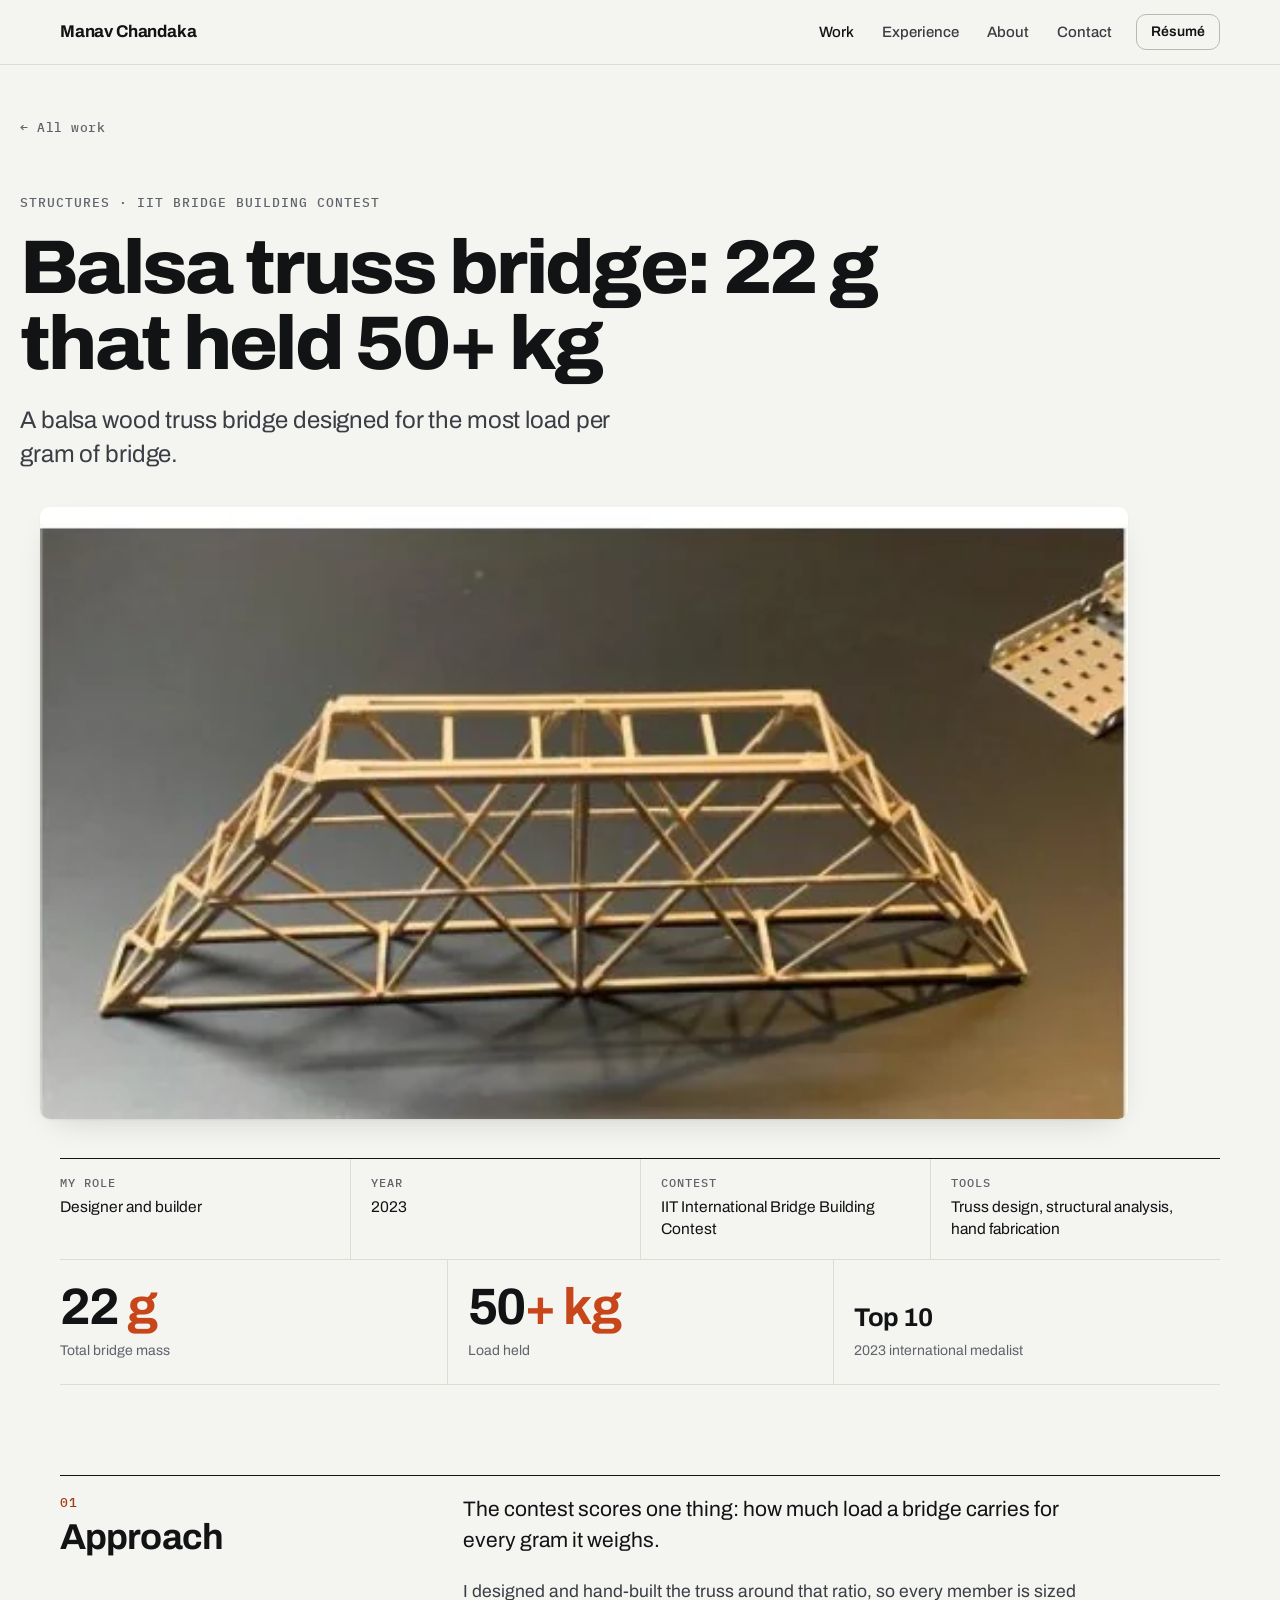
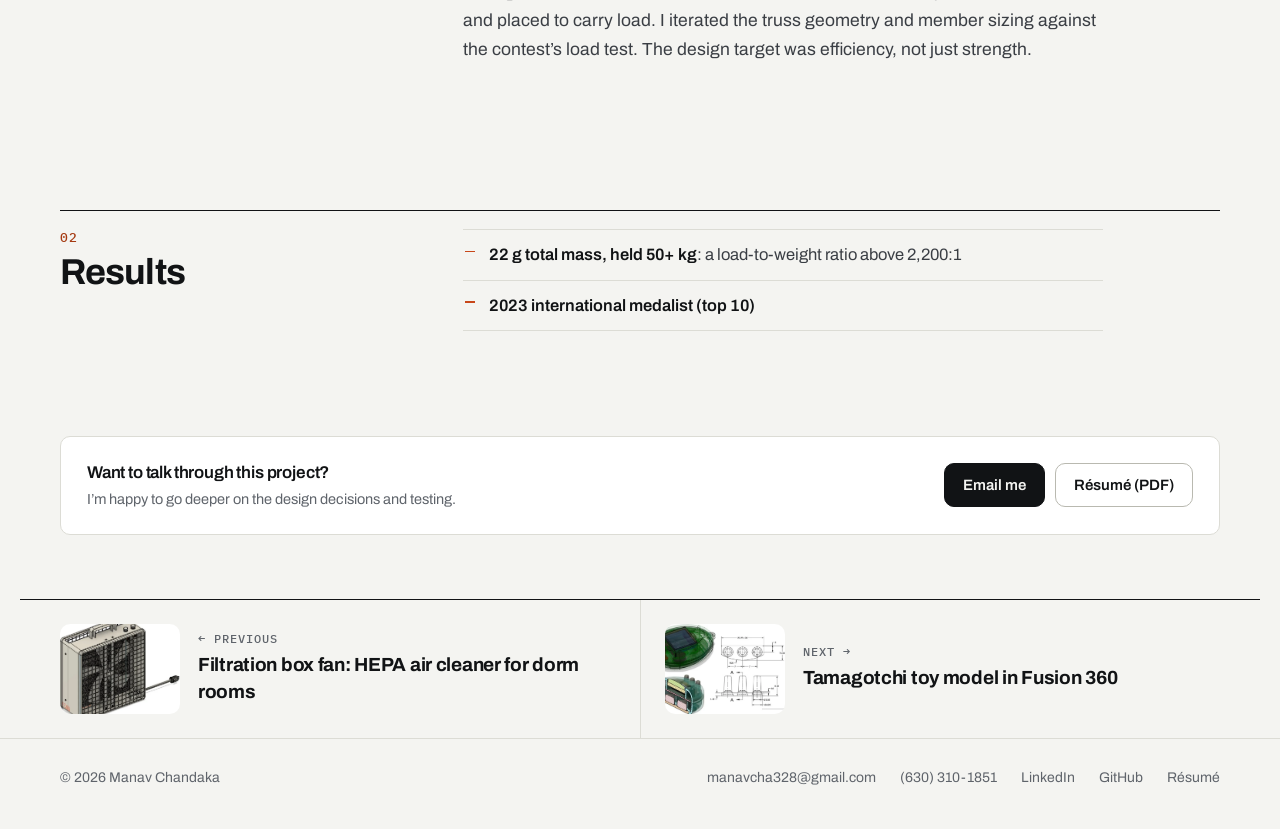
==== projects/bridge.html @ 7abd3b89 "Rebuild portfolio as visual case studies Split the single 22 MB inline page into a static site: a ho" ====
<!doctype html>
<html lang="en">
<head>
<meta charset="utf-8" />
<meta name="viewport" content="width=device-width, initial-scale=1, viewport-fit=cover" />
<title>Balsa truss bridge: 22 g that held 50+ kg · Manav Chandaka</title>
<meta name="description" content="A balsa wood truss bridge designed for the most load per gram of bridge." />
<!-- Kept out of search results by choice: anyone with the link can view the site. Remove this line to allow indexing. -->
<meta name="robots" content="noindex, nofollow" />
<link rel="canonical" href="https://manavcha328.github.io/projects/bridge.html" />
<meta property="og:type" content="website" />
<meta property="og:title" content="Balsa truss bridge: 22 g that held 50+ kg · Manav Chandaka" />
<meta property="og:description" content="A balsa wood truss bridge designed for the most load per gram of bridge." />
<meta property="og:url" content="https://manavcha328.github.io/projects/bridge.html" />
<meta property="og:image" content="https://manavcha328.github.io/assets/img/bridge.webp" />
<meta name="twitter:card" content="summary_large_image" />
<meta name="theme-color" content="#f4f4f1" media="(prefers-color-scheme: light)" />
<meta name="theme-color" content="#0e0f11" media="(prefers-color-scheme: dark)" />
<link rel="icon" href="data:image/svg+xml,%3Csvg xmlns='http://www.w3.org/2000/svg' viewBox='0 0 32 32'%3E%3Crect width='32' height='32' rx='4' fill='%23111315'/%3E%3Cpath d='M7 23V9h3l6 8 6-8h3v14h-3v-9l-6 8-6-8v9z' fill='%23f4f4f1'/%3E%3C/svg%3E" />
<link rel="preconnect" href="https://fonts.googleapis.com" />
<link rel="preconnect" href="https://fonts.gstatic.com" crossorigin />
<link rel="stylesheet" href="https://fonts.googleapis.com/css2?family=Archivo:wdth,wght@100..125,400..800&family=IBM+Plex+Mono:wght@400;500;600&display=swap" />
<link rel="stylesheet" href="../assets/css/site.css" />
</head>
<body>
<a class="skip" href="#main">Skip to content</a>
<header class="site-header">
  <div class="wrap bar">
    <a class="brand" href="../index.html"><span class="brand-name">Manav Chandaka</span></a>
    <button type="button" class="menu-btn" aria-expanded="false" aria-controls="site-nav"><span class="bars" aria-hidden="true"></span>Menu</button>
    <nav class="site-nav" id="site-nav" aria-label="Primary">
      <a href="../index.html#work" aria-current="true">Work</a>
      <a href="../index.html#experience">Experience</a>
      <a href="../index.html#about">About</a>
      <a href="../index.html#contact">Contact</a>
      <a class="btn btn-sm" href="../assets/Manav_Chandaka_Resume.pdf" target="_blank" rel="noopener">Résumé</a>
    </nav>
  </div>
</header>
<main id="main">
<article class="cs">
<header class="wrap cs-top">
  <a class="crumb" href="../index.html#work">← All work</a>
  <p class="eyebrow">Structures · IIT Bridge Building Contest</p>
  <h1 class="cs-title">Balsa truss bridge: 22 g that held 50+ kg</h1>
  <p class="cs-obj">A balsa wood truss bridge designed for the most load per gram of bridge.</p>
</header>
<div class="cs-hero">
  <figure class="m-single" style="--ar:16/9"><div class="frame"><a class="lb" href="../assets/img/bridge.webp" data-cap="Balsa wood truss bridge built for the IIT International Bridge Building Contest"><img src="../assets/img/bridge.webp" width="485" height="290" alt="Balsa wood truss bridge built for the IIT International Bridge Building Contest" fetchpriority="high" decoding="async" /></a></div></figure>
</div>
<div class="wrap">
  <dl class="cs-facts"><div><dt>My role</dt><dd>Designer and builder</dd></div><div><dt>Year</dt><dd>2023</dd></div><div><dt>Contest</dt><dd>IIT International Bridge Building Contest</dd></div><div><dt>Tools</dt><dd>Truss design, structural analysis, hand fabrication</dd></div></dl>
  <dl class="cs-results" aria-label="Key results"><div><dt>Total bridge mass</dt><dd>22<span> g</span></dd></div><div><dt>Load held</dt><dd>50<span>+ kg</span></dd></div><div><dt>2023 international medalist</dt><dd class="word">Top 10</dd></div></dl>
</div>
<section class="wrap cs-sec" id="approach" aria-labelledby="approach-h">
  <div class="cs-sec-grid">
    <div class="cs-sec-head"><span class="num">01</span><h2 id="approach-h">Approach</h2></div>
    <div class="prose"><p class="lead">The contest scores one thing: how much load a bridge carries for every gram it weighs.</p><p>I designed and hand-built the truss around that ratio, so every member is sized and placed to carry load. I iterated the truss geometry and member sizing against the contest’s load test. The design target was efficiency, not just strength.</p></div>
  </div>
  
</section>
<section class="wrap cs-sec" id="results" aria-labelledby="results-h">
  <div class="cs-sec-grid">
    <div class="cs-sec-head"><span class="num">02</span><h2 id="results-h">Results</h2></div>
    <div class="prose"><ul><li><b>22 g total mass, held 50+ kg</b>: a load-to-weight ratio above 2,200:1</li><li><b>2023 international medalist (top 10)</b></li></ul></div>
  </div>
  
</section>
<div class="wrap"><aside class="cs-cta" aria-label="Get in touch">
  <p>Want to talk through this project?<span>I’m happy to go deeper on the design decisions and testing.</span></p>
  <div><a class="btn primary" href="mailto:manavcha328@gmail.com">Email me</a><a class="btn" href="../assets/Manav_Chandaka_Resume.pdf" target="_blank" rel="noopener">Résumé (PDF)</a></div>
</aside></div>
<nav class="wrap cs-next" aria-label="More projects"><div class="cs-next-grid"><a href="filtration-fan.html"><span class="thumb"><img src="../assets/img/fan-render.webp" width="570" height="485" alt="Fusion 360 render of the filtration box fan, a box fan with a disposable HEPA filter behind the front grille" class="contain" loading="lazy" decoding="async" /></span><span><span class="dir">← Previous</span><span class="ttl">Filtration box fan: HEPA air cleaner for dorm rooms</span></span></a><a href="tamagotchi.html"><span class="thumb"><img src="../assets/img/tamagotchi.webp" width="1135" height="465" alt="Tamagotchi toy model in Fusion 360, exploded assembly, translucent shell render, and part drawings" class="contain" loading="lazy" decoding="async" /></span><span><span class="dir">Next →</span><span class="ttl">Tamagotchi toy model in Fusion 360</span></span></a></div></nav>
</article>
</main>
<footer class="site-footer">
  <div class="wrap foot">
    <span>© 2026 Manav Chandaka</span>
    <span class="sp"></span>
    <a href="mailto:manavcha328@gmail.com">manavcha328@gmail.com</a>
    <a href="tel:+16303101851">(630) 310-1851</a>
    <a href="https://www.linkedin.com/in/manavchandaka/" target="_blank" rel="noopener">LinkedIn</a>
    <a href="https://github.com/SIGRobotics-UIUC/LeKiwi" target="_blank" rel="noopener nofollow">GitHub</a>
    <a href="../assets/Manav_Chandaka_Resume.pdf" target="_blank" rel="noopener">Résumé</a>
  </div>
</footer>
<dialog class="lightbox" id="lightbox" aria-label="Image viewer">
  <div class="lb-stage">
    <div class="lb-top"><span class="lb-count"></span><button type="button" class="lb-btn lb-close" aria-label="Close viewer"><svg viewBox="0 0 24 24" fill="none" stroke="currentColor" stroke-width="2" aria-hidden="true"><path d="M6 6l12 12M18 6L6 18"/></svg></button></div>
    <div class="lb-img-wrap">
      <button type="button" class="lb-btn lb-prev" aria-label="Previous image"><svg viewBox="0 0 24 24" fill="none" stroke="currentColor" stroke-width="2" aria-hidden="true"><path d="M15 5l-7 7 7 7"/></svg></button>
      <img alt="" />
      <button type="button" class="lb-btn lb-next" aria-label="Next image"><svg viewBox="0 0 24 24" fill="none" stroke="currentColor" stroke-width="2" aria-hidden="true"><path d="M9 5l7 7-7 7"/></svg></button>
    </div>
    <p class="lb-cap"></p>
  </div>
</dialog>
<script src="../assets/js/site.js" defer></script>
</body>
</html>
---- assets/css/site.css ----
/* ==========================================================================
   Manav Chandaka · portfolio
   One stylesheet for the homepage and every case-study page.
   ========================================================================== */

:root{
  color-scheme: light dark;
  --bg:#f4f4f1; --surface:#ffffff; --surface-2:#ebebe6;
  --ink:#111315; --ink-2:#3a3e44; --muted:#5f646b;
  --line:#dcdcd5; --line-strong:#b9b9b0;
  --accent:#c8471a; --accent-ink:#a53a12;
  /* Engineering images (CAD, drawings, plots) always sit on the same light
     "paper" in both themes, so white-background renders never look like
     stray white boxes. */
  --paper:#ffffff; --paper-line:#e4e4de;
  --plate:#131518; --plate-ink:#f2f2ee; --plate-muted:#a3a8ae;
  --max:1240px; --gutter:clamp(16px,4vw,40px);
  --sans:"Archivo",system-ui,-apple-system,"Segoe UI",sans-serif;
  --mono:"IBM Plex Mono",ui-monospace,"SFMono-Regular",Menlo,monospace;
  --ease:cubic-bezier(.2,.7,.2,1);
  --r:10px; --shadow:0 1px 2px rgba(17,19,21,.05), 0 12px 32px -16px rgba(17,19,21,.22);
}
@media (prefers-color-scheme: dark){
  :root{
    --bg:#0e0f11; --surface:#16181b; --surface-2:#1d2024;
    --ink:#ecece8; --ink-2:#c3c6cb; --muted:#9298a0;
    --line:#26292e; --line-strong:#3b3f46;
    --accent:#ff7a45; --accent-ink:#ff9466;
    --paper:#f4f4f1; --paper-line:#2c2f34;
    --plate:#16181b; --plate-ink:#ecece8; --plate-muted:#9298a0;
  }
}

*,*::before,*::after{box-sizing:border-box}
html{-webkit-text-size-adjust:100%; scroll-padding-top:76px}
@media (prefers-reduced-motion: no-preference){ html{scroll-behavior:smooth} }
body{
  margin:0; background:var(--bg); color:var(--ink);
  font-family:var(--sans); font-size:17px; line-height:1.6;
  -webkit-font-smoothing:antialiased; text-rendering:optimizeLegibility;
}
img,video{display:block; max-width:100%}
a{color:inherit}
p{margin:0 0 1em}
h1,h2,h3,h4{margin:0; font-weight:700; letter-spacing:-.02em; line-height:1.1}
::selection{background:color-mix(in srgb, var(--accent) 22%, transparent)}
:focus-visible{outline:2px solid var(--accent); outline-offset:3px; border-radius:2px}
.mono{font-family:var(--mono)}
.wrap{max-width:var(--max); margin:0 auto; padding:0 var(--gutter)}
.vh{position:absolute!important; width:1px; height:1px; overflow:hidden; clip:rect(0 0 0 0); white-space:nowrap}

.eyebrow{
  font-family:var(--mono); font-size:12.5px; font-weight:500; letter-spacing:.08em;
  text-transform:uppercase; color:var(--muted); margin:0 0 18px;
}
.eyebrow b{color:var(--accent-ink); font-weight:600}

/* ---------- buttons & links ---------- */
.btn{
  display:inline-flex; align-items:center; gap:9px; min-height:44px;
  padding:10px 18px; border:1px solid var(--line-strong); border-radius:var(--r);
  background:transparent; color:var(--ink); text-decoration:none;
  font:600 15px/1 var(--sans); cursor:pointer;
  transition:border-color .2s, background-color .2s, color .2s;
}
.btn:hover{border-color:var(--ink)}
.btn.primary{background:var(--ink); border-color:var(--ink); color:var(--bg)}
.btn.primary:hover{background:var(--accent-ink); border-color:var(--accent-ink); color:#fff}
.btn svg{width:16px; height:16px; flex:none}
.btn-sm{min-height:36px; padding:8px 14px; font-size:14px}
.arrow-link{
  display:inline-flex; align-items:center; gap:8px; font-weight:600; font-size:15px;
  text-decoration:none; color:var(--ink);
}
.arrow-link .ar{transition:transform .3s var(--ease)}
.arrow-link:hover .ar{transform:translateX(4px)}
.arrow-link:hover{color:var(--accent-ink)}
.ext{text-decoration:underline; text-decoration-color:var(--line-strong); text-underline-offset:4px; text-decoration-thickness:1px}
.ext:hover{text-decoration-color:var(--accent); color:var(--accent-ink)}

/* ---------- header ---------- */
.skip{
  position:absolute; left:16px; top:-80px; z-index:200; background:var(--ink); color:var(--bg);
  padding:10px 16px; border-radius:var(--r); font-weight:600; text-decoration:none;
}
.skip:focus{top:12px}
.site-header{
  position:sticky; top:0; z-index:100;
  background:color-mix(in srgb, var(--bg) 90%, transparent);
  -webkit-backdrop-filter:saturate(1.4) blur(10px); backdrop-filter:saturate(1.4) blur(10px);
  border-bottom:1px solid var(--line);
}
.bar{display:flex; align-items:center; gap:24px; min-height:64px}
.brand{display:flex; flex-direction:column; text-decoration:none; line-height:1.15}
.brand-name{font-weight:700; font-size:17px; letter-spacing:-.01em}
.site-nav{margin-left:auto; display:flex; align-items:center; gap:4px}
.site-nav a:not(.btn){
  text-decoration:none; font-size:15px; font-weight:500; color:var(--ink-2);
  padding:8px 12px; border-radius:var(--r);
}
.site-nav a:not(.btn):hover{color:var(--ink); background:var(--surface-2)}
.site-nav a[aria-current]{color:var(--ink)}
.site-nav .btn{margin-left:8px}
.menu-btn{display:none}
@media (max-width: 760px){
  .menu-btn{
    display:inline-flex; margin-left:auto; align-items:center; gap:8px; min-height:40px;
    padding:8px 12px; border:1px solid var(--line-strong); border-radius:var(--r);
    background:transparent; color:var(--ink); font:600 14px var(--sans); cursor:pointer;
  }
  .menu-btn .bars{width:16px; height:10px; position:relative; border-top:2px solid currentColor; border-bottom:2px solid currentColor}
  .site-nav{
    display:none; position:absolute; left:0; right:0; top:100%;
    flex-direction:column; align-items:stretch; gap:0; padding:8px var(--gutter) 16px;
    background:var(--bg); border-bottom:1px solid var(--line);
  }
  .site-nav.open{display:flex}
  .site-nav a:not(.btn){padding:12px 4px; border-bottom:1px solid var(--line); border-radius:0}
  .site-nav .btn{margin:14px 0 0; justify-content:center}
}

/* ---------- hero: photo + name beside About, slideshow below ---------- */
.hero{padding:clamp(36px,5vw,64px) 0 0}
.hero-grid{display:grid; grid-template-columns:minmax(0,6fr) minmax(0,6fr); gap:clamp(28px,5vw,72px); align-items:start}
.pfp-lg{width:112px; height:112px; border-radius:50%; object-fit:cover; box-shadow:0 0 0 1px var(--line-strong)}
.hero-name{font-size:clamp(44px,5.6vw,72px); font-weight:800; letter-spacing:-.035em; line-height:.98; margin:22px 0 26px}
.hero-actions{display:flex; flex-wrap:wrap; gap:10px; margin-bottom:22px}
.facts{display:flex; flex-wrap:wrap; gap:6px 22px; margin:0; font-size:14.5px; color:var(--muted)}
.facts b{color:var(--ink); font-weight:600}
.hero-about{padding-top:6px}
.hero-about h2{font-size:22px; letter-spacing:-.015em; padding-bottom:12px; margin-bottom:14px; border-bottom:1px solid var(--line)}
.hero-about p{color:var(--ink-2); font-size:16.5px; max-width:62ch}
.hero-about .updated{font:400 13px var(--mono); color:var(--muted)}
.hero-show{margin:clamp(32px,4vw,48px) 0 0}
.show-frame{position:relative; aspect-ratio:16/9; max-height:76vh; width:100%; overflow:hidden; border-radius:var(--r); background:var(--paper)}
.slide{position:absolute; inset:0; display:block; text-decoration:none; color:#fff; opacity:0; visibility:hidden; transition:opacity .7s ease, visibility 0s linear .7s}
.slide.on{opacity:1; visibility:visible; transition:opacity .7s ease}
.slide img{width:100%; height:100%; object-fit:cover}
.slide img{position:relative}
.slide img.contain{object-fit:contain; padding:3% 0 72px}
.slide-bg{position:absolute; inset:-40px; background:center/cover no-repeat; filter:blur(36px) saturate(1.1) brightness(.92); opacity:.9}
.show-frame{box-shadow:var(--shadow)}
.slide-cap{position:absolute; left:0; right:0; bottom:0; padding:48px 22px 18px; background:linear-gradient(to top, rgba(10,11,13,.8), rgba(10,11,13,0))}
.slide-cap .t{display:block; font-weight:700; font-size:clamp(17px,1.6vw,21px); letter-spacing:-.01em; line-height:1.2}
.slide-cap .s{display:block; font-size:13.5px; color:#d3d7dc; margin-top:3px}
.show-arrow{position:absolute; top:50%; transform:translateY(-50%); z-index:3; width:44px; height:44px; border-radius:50%;
  border:1px solid rgba(255,255,255,.35); background:rgba(10,11,13,.5); color:#fff; display:grid; place-items:center; cursor:pointer}
.show-arrow:hover{background:rgba(10,11,13,.85)}
.show-arrow svg{width:20px; height:20px}
.show-arrow.prev{left:12px} .show-arrow.next{right:12px}
.show-dots{display:flex; gap:8px; justify-content:center; margin-top:14px}
.show-dots button{width:9px; height:9px; padding:0; border-radius:50%; border:1px solid var(--line-strong); background:transparent; cursor:pointer}
.show-dots button[aria-pressed="true"]{background:var(--accent); border-color:var(--accent)}

/* ---------- section headings: a rule and a plain title ---------- */
.section{padding:clamp(56px,7vw,96px) 0 0}
.sec-head{border-top:1px solid var(--ink); padding-top:16px; margin-bottom:clamp(20px,3vw,32px)}
.sec-head h2{font-size:clamp(24px,2.4vw,30px); letter-spacing:-.02em}

/* ---------- featured projects (editorial rows) ---------- */
.features{display:flex; flex-direction:column}
.feature + .feature{border-top:1px solid var(--line)}
.feature-link{
  display:grid; grid-template-columns:minmax(0,7fr) minmax(0,5fr); gap:clamp(24px,4vw,56px);
  align-items:center; padding:clamp(24px,3vw,40px) 0; text-decoration:none; color:inherit;
}
.feature.flip .feature-media{order:2}
.feature-media{position:relative; aspect-ratio:4/3; overflow:hidden; border-radius:var(--r); background:var(--paper); box-shadow:var(--shadow); transition:box-shadow .4s var(--ease), transform .4s var(--ease)}
.feature-link:hover .feature-media{transform:translateY(-3px); box-shadow:0 2px 4px rgba(17,19,21,.06), 0 22px 44px -18px rgba(17,19,21,.32)}
.feature-media > img, .feature-media .split > *{transition:transform .9s var(--ease)}
.feature-media > img{width:100%; height:100%; object-fit:cover}
.feature-link:hover .feature-media > img,
.feature-link:hover .feature-media .split > *{transform:scale(1.03)}
.split{display:grid; height:100%; gap:6px; background:var(--paper)}
.split > *{width:100%; height:100%; object-fit:cover; min-height:0}
.split.v{grid-template-columns:2fr 3fr}
.split.v-even{grid-template-columns:1fr 1fr}
.split.photo-clip{grid-template-columns:3fr 2fr}
.split.cad-hw{grid-template-columns:1fr 1fr; background:#c2c7d1}
.split.cad-hw video:last-child{scale:-1 1}
.split.cad-hw video:first-child{object-fit:cover; object-position:49% 50%; background:#c2c7d1}
.split .contain{object-fit:contain; background:var(--paper)}
.video-fill{background:#111; display:flex; justify-content:center}
.video-fill .vf-bg{position:absolute; inset:-30px; background:center/cover no-repeat; filter:blur(28px) brightness(.55)}
.video-fill video{position:relative; height:100%; width:auto; max-width:100%; box-shadow:0 0 40px rgba(0,0,0,.35)}
.badge{
  position:absolute; z-index:2; left:12px; top:12px;
  font:500 11px/1 var(--mono); letter-spacing:.08em; text-transform:uppercase;
  background:rgba(12,13,15,.78); color:#fff; padding:6px 8px; border-radius:2px;
}
.badge.live::before{content:""; display:inline-block; width:6px; height:6px; border-radius:50%; background:#ff5a36; margin-right:7px; vertical-align:1px}
.feature-idx{font:500 12.5px var(--mono); letter-spacing:.08em; text-transform:uppercase; color:var(--muted); margin:0 0 14px; display:flex; gap:12px}
.feature-idx b{color:var(--accent-ink); font-weight:600}
.feature-title{font-size:clamp(28px,3.2vw,40px); letter-spacing:-.03em; line-height:1.05; transition:color .2s}
.feature-link:hover .feature-title{color:var(--accent-ink)}
.feature-obj{color:var(--ink-2); margin:16px 0 22px; font-size:17px; max-width:44ch}
.metrics{display:grid; grid-template-columns:repeat(3,minmax(0,1fr)); gap:0; margin:0 0 22px; border-top:1px solid var(--line)}
.metrics > div{display:flex; flex-direction:column-reverse; gap:4px; padding:14px 12px 0 0}
.metrics > div + div{padding-left:14px; border-left:1px solid var(--line)}
.metrics dd{margin:0; font-size:clamp(22px,2.2vw,28px); font-weight:700; letter-spacing:-.025em; line-height:1}
.metrics dt{font-size:13px; color:var(--muted); line-height:1.35}
.feature-role{font:400 13px/1.5 var(--mono); color:var(--muted); margin:0 0 6px}
.feature-tools{font-size:14px; line-height:1.5; color:var(--ink-2); margin:0 0 22px}
.feature-cta{display:inline-flex; gap:8px; align-items:center; font-weight:600; font-size:15px; border-bottom:1px solid var(--ink); padding-bottom:3px}
.feature-cta .ar{transition:transform .3s var(--ease)}
.feature-link:hover .feature-cta .ar{transform:translateX(5px)}
.feature-link:hover .feature-cta{border-color:var(--accent); color:var(--accent-ink)}

/* ---------- secondary projects ---------- */
.cards{display:grid; grid-template-columns:repeat(6,minmax(0,1fr)); gap:clamp(28px,3vw,40px) clamp(16px,2vw,28px)}
.card{grid-column:span 2}
.card:nth-child(-n+2){grid-column:span 3}
.card:nth-child(-n+2) .card-media{aspect-ratio:16/10}
.card{display:flex; flex-direction:column; text-decoration:none; color:inherit}
.card-media{aspect-ratio:4/3; overflow:hidden; border-radius:var(--r); background:var(--paper); margin-bottom:18px; box-shadow:var(--shadow); transition:transform .4s var(--ease)}
.card:hover .card-media{transform:translateY(-3px)}
.card-media img{width:100%; height:100%; object-fit:cover; transition:transform .8s var(--ease)}
.card-media img.contain{object-fit:contain; padding:7%}
.card:hover .card-media img{transform:scale(1.04)}
.card-kicker{font:500 12px var(--mono); letter-spacing:.07em; text-transform:uppercase; color:var(--muted); margin:0 0 8px}
.card-title{font-size:21px; letter-spacing:-.02em; line-height:1.2; margin:0 0 8px; transition:color .2s}
.card:hover .card-title{color:var(--accent-ink)}
.card-desc{color:var(--ink-2); font-size:15.5px; line-height:1.55; margin:0 0 12px}
.card-stat{margin-top:auto; font:500 13px var(--mono); color:var(--ink); padding-top:12px; border-top:1px solid var(--line)}
.card-stat b{color:var(--accent-ink); font-weight:600}

/* ---------- bench: equal cards floating at staggered heights ---------- */
.float-field{display:grid; grid-template-columns:repeat(6,minmax(0,1fr)); gap:clamp(16px,2vw,28px); align-items:start; padding:8px 0 64px}
.float-item{margin:0; transform:translateY(var(--y,0px))}
.float-item:nth-child(6n+1){--y:0px;  --d:7.5s}
.float-item:nth-child(6n+2){--y:56px; --d:8.5s}
.float-item:nth-child(6n+3){--y:18px; --d:7s}
.float-item:nth-child(6n+4){--y:68px; --d:9s}
.float-item:nth-child(6n+5){--y:8px;  --d:8s}
.float-item:nth-child(6n+6){--y:44px; --d:7.8s}
.float-card{display:block; aspect-ratio:3/4; overflow:hidden; border-radius:18px; background:var(--paper);
  box-shadow:0 1px 2px rgba(17,19,21,.06), 0 18px 36px -18px rgba(17,19,21,.35);
  transition:transform .45s var(--ease), box-shadow .45s var(--ease)}
.float-card img{width:100%; height:100%; object-fit:cover; transition:transform .9s var(--ease)}
.float-card:hover{transform:translateY(-8px) scale(1.02); box-shadow:0 2px 4px rgba(17,19,21,.08), 0 28px 48px -20px rgba(17,19,21,.45)}
.float-card:hover img{transform:scale(1.06)}
.float-item figcaption{margin-top:12px; padding:0 4px; font-size:13.5px; line-height:1.4; color:var(--ink-2)}
@media (prefers-reduced-motion: no-preference){
  @keyframes drift{0%,100%{translate:0 0} 50%{translate:0 -10px}}
  .float-card{animation:drift var(--d,8s) ease-in-out infinite; animation-delay:calc(var(--i,0) * -1.3s)}
}

/* ---------- experience: sticky title beside a timeline ---------- */
.xp-wrap{position:relative; display:grid; grid-template-columns:minmax(0,4fr) minmax(0,8fr); gap:24px; padding-top:16px}
.xp-wrap::before{content:""; position:absolute; top:0; left:var(--gutter); right:var(--gutter); height:1px; background:var(--ink)}
.xp-side{position:sticky; top:96px; align-self:start; display:flex; flex-direction:column; align-items:flex-start; gap:18px}
.xp-side h2{font-size:clamp(24px,2.4vw,30px); letter-spacing:-.02em}
.timeline{list-style:none; margin:0; padding:0; position:relative}
.timeline::before{content:""; position:absolute; left:5px; top:10px; bottom:10px; width:1px; background:var(--line-strong)}
.tl-item{position:relative; padding:0 0 34px 34px}
.tl-item:last-child{padding-bottom:0}
.tl-item::before{content:""; position:absolute; left:0; top:6px; width:11px; height:11px; border-radius:50%; background:var(--bg); border:2px solid var(--accent)}
.tl-when{font:500 12.5px var(--mono); letter-spacing:.04em; color:var(--muted); margin:0 0 6px}
.tl-item h3{font-size:19px; letter-spacing:-.015em; line-height:1.3}
.tl-org{margin:2px 0 8px; font-size:15px; color:var(--muted); font-weight:500}
.tl-text{margin:0; font-size:15.5px; line-height:1.6; color:var(--ink-2); max-width:62ch}
.tl-link{display:inline-flex; gap:6px; margin-top:10px; font-size:14px; font-weight:600; text-decoration:none; color:var(--ink)}
.tl-link .ar{transition:transform .3s var(--ease)}
.tl-link:hover{color:var(--accent-ink)}
.tl-link:hover .ar{transform:translateX(4px)}
.skills-panel{display:grid; grid-template-columns:repeat(3,minmax(0,1fr)); margin-top:clamp(48px,6vw,72px); border:1px solid var(--line); border-radius:16px; background:var(--surface)}
.skills-panel > div{padding:24px 26px}
.skills-panel > div + div{border-left:1px solid var(--line)}
.skills-panel h3{font:500 12px var(--mono); letter-spacing:.08em; text-transform:uppercase; color:var(--accent-ink); margin:0 0 10px}
.skills-panel p{margin:0; font-size:15px; line-height:1.75; color:var(--ink-2)}

/* ---------- contact: closing band with one row per channel ---------- */
.contact{margin-top:clamp(72px,9vw,120px); background:var(--plate); color:var(--plate-ink); padding:clamp(56px,7vw,96px) 0}
.contact-grid{display:grid; grid-template-columns:minmax(0,5fr) minmax(0,7fr); gap:clamp(28px,5vw,72px); align-items:start}
.contact-title{font-size:clamp(34px,4vw,52px); letter-spacing:-.03em; color:var(--plate-ink)}
.contact p.lead{color:var(--plate-muted); max-width:40ch; margin:16px 0 0; font-size:17px}
.c-rows{border-top:1px solid color-mix(in srgb, var(--plate-ink) 22%, transparent)}
.c-row{display:grid; grid-template-columns:110px 1fr auto; align-items:center; gap:16px; padding:18px 4px;
  border-bottom:1px solid color-mix(in srgb, var(--plate-ink) 22%, transparent); text-decoration:none; color:var(--plate-ink); transition:background-color .2s, padding .3s var(--ease)}
.c-row:hover{background:color-mix(in srgb, var(--plate-ink) 6%, transparent); padding-left:12px}
.c-k{font:500 12px var(--mono); letter-spacing:.08em; text-transform:uppercase; color:var(--plate-muted)}
.c-v{font-size:clamp(17px,1.6vw,20px); font-weight:600; letter-spacing:-.01em; overflow-wrap:anywhere}
.c-row .ar{color:var(--plate-muted); transition:transform .3s var(--ease), color .2s}
.c-row:hover .ar{transform:translateX(4px); color:var(--accent)}

/* ---------- case-study clip pairs ---------- */
.m-clips .grid{display:grid; grid-template-columns:repeat(var(--n,2),minmax(0,1fr)); gap:14px; max-width:720px}
.m-clips video{width:100%; height:auto; display:block}
.m-clips .gcap{font-size:13.5px; color:var(--ink-2); margin:8px 0 0}

.site-footer{padding:28px 0 40px; font-size:14px; color:var(--muted); border-top:1px solid var(--line)}
body[data-home] .site-footer{background:var(--plate); color:var(--plate-muted); border-top:1px solid color-mix(in srgb, var(--plate-ink) 14%, transparent)}
.foot{display:flex; flex-wrap:wrap; gap:10px 24px; align-items:center}
.foot .sp{flex:1}
.foot a{color:inherit; text-decoration:none}
.foot a:hover{color:var(--accent)}

/* ==========================================================================
   Case-study pages
   ========================================================================== */
.cs-top{padding:clamp(28px,4vw,48px) 0 clamp(24px,3vw,36px)}
.crumb{display:inline-flex; gap:8px; font:500 13px var(--mono); letter-spacing:.04em; color:var(--muted); text-decoration:none; margin-bottom:clamp(28px,5vw,56px)}
.crumb:hover{color:var(--accent-ink)}
.cs-title{font-size:clamp(38px,6vw,76px); font-weight:800; letter-spacing:-.035em; line-height:1; max-width:18ch; font-stretch:104%}
.cs-obj{font-size:clamp(19px,2vw,24px); line-height:1.4; color:var(--ink-2); max-width:44ch; margin:22px 0 0; letter-spacing:-.005em}
.cs-hero{max-width:calc(var(--max) + 160px); margin:0 auto; padding:0 var(--gutter)}
.cs-hero figure{margin:0}
.cs-hero .frame{max-height:min(68vh,720px); box-shadow:var(--shadow)}
.cs-hero.portrait .frame{aspect-ratio:16/9}
.cs-facts{
  display:grid; grid-template-columns:repeat(4,minmax(0,1fr)); gap:0; margin:clamp(32px,4vw,48px) 0 0;
  border-top:1px solid var(--ink);
}
.cs-facts > div{padding:16px 20px 18px 0}
.cs-facts > div + div{padding-left:20px; border-left:1px solid var(--line)}
.cs-facts dt{font:500 11.5px var(--mono); letter-spacing:.08em; text-transform:uppercase; color:var(--muted); margin-bottom:6px}
.cs-facts dd{margin:0; font-size:15.5px; line-height:1.45; color:var(--ink)}
.cs-results{
  display:grid; grid-template-columns:repeat(auto-fit,minmax(180px,1fr)); margin:0;
  border-top:1px solid var(--line); border-bottom:1px solid var(--line);
}
.cs-results > div{display:flex; flex-direction:column-reverse; gap:8px; padding:22px 20px 24px 0}
.cs-results > div + div{padding-left:20px; border-left:1px solid var(--line)}
.cs-results dd{margin:0; font-size:clamp(32px,4vw,52px); font-weight:700; letter-spacing:-.035em; line-height:1}
.cs-results dd span{color:var(--accent)}
.cs-results dt{font-size:14px; line-height:1.4; color:var(--muted); max-width:28ch}
.cs-results dd.word{font-size:clamp(20px,2vw,26px); letter-spacing:-.02em; line-height:1.15}
.glance{display:grid; grid-template-columns:repeat(3,minmax(0,1fr)); gap:clamp(16px,2vw,24px); margin:clamp(32px,4vw,48px) 0 0}
.glance > div{background:var(--surface); border:1px solid var(--line); border-radius:var(--r); padding:20px 22px 22px}
.glance h2{font:500 11.5px var(--mono); letter-spacing:.08em; text-transform:uppercase; color:var(--accent-ink); margin:0 0 10px}
.glance p{margin:0; font-size:16px; line-height:1.55; color:var(--ink)}
.cs-facts{margin-top:clamp(28px,3vw,40px)!important}
.toc-bar{position:sticky; top:64px; z-index:40; margin-top:clamp(36px,4vw,56px);
  background:color-mix(in srgb, var(--bg) 92%, transparent); -webkit-backdrop-filter:saturate(1.4) blur(10px); backdrop-filter:saturate(1.4) blur(10px);
  border-top:1px solid var(--line); border-bottom:1px solid var(--line)}
.toc{display:flex; gap:4px; overflow-x:auto; scrollbar-width:none; padding-top:8px; padding-bottom:8px; font:500 13px var(--sans)}
.toc::-webkit-scrollbar{display:none}
.toc a{flex:none; text-decoration:none; color:var(--muted); padding:7px 12px; border-radius:999px; transition:background-color .2s, color .2s}
.toc a:hover{color:var(--ink); background:var(--surface-2)}
.toc a.on{color:var(--bg); background:var(--ink)}
.toc a b{font:500 11.5px var(--mono); margin-right:6px; opacity:.6}

.cs-sec{padding-top:clamp(56px,7vw,96px); scroll-margin-top:120px}
.cs-sec-grid{border-top:1px solid var(--ink); padding-top:18px}
.cs-sec-grid{display:grid; grid-template-columns:minmax(0,4fr) minmax(0,8fr); gap:24px; margin-bottom:clamp(24px,3vw,40px)}
.cs-sec-head .num{display:block; font:500 12.5px var(--mono); letter-spacing:.08em; color:var(--accent-ink); margin-bottom:8px}
.cs-sec-head{position:sticky; top:132px; align-self:start}
.cs-sec-head h2{font-size:clamp(26px,3vw,36px); letter-spacing:-.025em}
.prose{max-width:64ch}
.prose p{color:var(--ink-2); font-size:17.5px; line-height:1.65}
.prose p.lead{color:var(--ink); font-size:clamp(19px,1.7vw,21px); line-height:1.5}
.prose b, .prose strong{color:var(--ink); font-weight:600}
.prose ul{list-style:none; margin:0 0 1em; padding:0; border-top:1px solid var(--line)}
.prose li{position:relative; padding:12px 0 12px 26px; border-bottom:1px solid var(--line); color:var(--ink-2); font-size:16.5px; line-height:1.55}
.prose li::before{content:""; position:absolute; left:2px; top:1.25em; width:10px; height:1.5px; background:var(--accent)}
.note{
  display:flex; gap:12px; align-items:flex-start; margin:0; padding:14px 16px;
  border:1px solid var(--line); border-left:3px solid var(--line-strong); border-radius:var(--r);
  font-size:14.5px; line-height:1.55; color:var(--ink-2); background:var(--surface);
}
.note .mono{font-size:11.5px; letter-spacing:.08em; text-transform:uppercase; color:var(--muted); white-space:nowrap; padding-top:2px}

/* ---------- media system ---------- */
.blocks{display:flex; flex-direction:column; gap:clamp(28px,4vw,48px)}
.fig{margin:0; counter-increment:fig}
body{counter-reset:fig}
.frame{position:relative; overflow:hidden; border-radius:var(--r); background:var(--paper); box-shadow:inset 0 0 0 1px var(--paper-line)}
.frame > img, .frame > a > img{width:100%; height:100%; object-fit:cover}
.frame.contain > img, .frame.contain > a > img, img.contain{object-fit:contain}
.frame.pad > img, .frame.pad > a > img{padding:clamp(12px,3%,32px)}
.frame > a{display:block; height:100%}
.lb{cursor:zoom-in}
.lb img{transition:transform .8s var(--ease)}
.lb:hover img{transform:scale(1.015)}
.figcap{display:flex; gap:14px; margin-top:12px; font-size:14.5px; line-height:1.5; color:var(--ink-2); max-width:84ch}
.figcap::before{content:"Fig. " counter(fig, decimal-leading-zero); flex:none; font:500 12px/1.9 var(--mono); letter-spacing:.04em; color:var(--muted)}
.figcap b{color:var(--ink); font-weight:600}
.tag{
  position:absolute; z-index:2; left:10px; top:10px; pointer-events:none;
  font:500 11px/1 var(--mono); letter-spacing:.08em; text-transform:uppercase;
  background:rgba(12,13,15,.8); color:#fff; padding:6px 8px; border-radius:2px;
}
/* 1. single */
.m-single .frame{aspect-ratio:var(--ar,16/9)}
.m-single.natural .frame{aspect-ratio:auto}
.m-single.natural .frame img{height:auto}
.m-single.narrow{max-width:880px}
.m-single.small{max-width:520px}
/* 2. compare: two images side by side, labelled (e.g. CAD | Hardware) */
.m-compare .pair{display:grid; grid-template-columns:1fr 1fr; gap:10px}
.m-compare .frame{aspect-ratio:var(--ar,4/3)}
.m-compare .sub{font-size:13.5px; color:var(--muted); margin:8px 0 0}
/* 3. sequence: a progression with numbered steps */
.m-seq .steps{display:grid; grid-template-columns:repeat(var(--n,3),minmax(0,1fr)); gap:10px; counter-reset:step}
.m-seq .step{position:relative}
.m-seq .frame{aspect-ratio:var(--ar,1/1)}
.m-seq .step-lab{display:flex; align-items:center; gap:10px; margin-top:10px; font:500 12.5px var(--mono); letter-spacing:.04em; color:var(--ink)}
.m-seq .step-lab::before{counter-increment:step; content:counter(step, decimal-leading-zero); color:var(--accent-ink)}
.m-seq .step + .step .step-lab::after{content:none}
/* 4. annotated: numbered pins over the image + legend */
.m-anno .anno{display:grid; grid-template-columns:minmax(0,8fr) minmax(0,4fr); gap:clamp(16px,3vw,40px); align-items:start}
.m-anno .frame{aspect-ratio:var(--ar,4/3)}
.pin{
  position:absolute; z-index:3; left:var(--x); top:var(--y); transform:translate(-50%,-50%);
  width:28px; height:28px; border-radius:50%; display:grid; place-items:center;
  background:var(--accent); color:#fff; font:600 12px var(--mono);
  box-shadow:0 0 0 3px rgba(255,255,255,.85), 0 2px 10px rgba(0,0,0,.25);
  transition:transform .2s var(--ease), background-color .2s;
}
.pin.on{transform:translate(-50%,-50%) scale(1.25); background:var(--ink)}
.legend{list-style:none; margin:0; padding:0; border-top:1px solid var(--ink); counter-reset:lg}
.legend li{display:grid; grid-template-columns:28px 1fr; gap:12px; padding:14px 0; border-bottom:1px solid var(--line); cursor:default; transition:background-color .2s}
.legend li::before{counter-increment:lg; content:counter(lg); width:24px; height:24px; border-radius:50%; display:grid; place-items:center; background:var(--accent); color:#fff; font:600 11.5px var(--mono)}
.legend li.on{background:var(--surface-2)}
.legend b{display:block; font-size:15.5px; font-weight:600; line-height:1.3}
.legend span{display:block; font-size:14px; color:var(--muted); line-height:1.45; margin-top:3px}
/* 5. video with spec panel */
.m-video .vid{display:grid; grid-template-columns:minmax(0,var(--vcol,7fr)) minmax(0,5fr); gap:clamp(16px,3vw,40px); align-items:center}
.m-video.portrait .vid{--vcol:4fr}
.m-video.portrait .vid > .spec{grid-column:auto}
.vframe{position:relative; border-radius:var(--r); overflow:hidden; background:#000}
.vframe video{width:100%; height:auto; background:#000}
.spec h3{font-size:22px; letter-spacing:-.02em; margin:0 0 10px}
.spec p{color:var(--ink-2); font-size:16px}
.spec dl{margin:18px 0 0; border-top:1px solid var(--line)}
.spec dl div{display:grid; grid-template-columns:110px 1fr; gap:12px; padding:10px 0; border-bottom:1px solid var(--line); font-size:14.5px}
.spec dt{font:500 11.5px/1.9 var(--mono); letter-spacing:.06em; text-transform:uppercase; color:var(--muted)}
.spec dd{margin:0; color:var(--ink)}
/* 6. gallery */
.m-gallery .grid{display:grid; grid-template-columns:repeat(var(--cols,3),minmax(0,1fr)); gap:10px}
.m-gallery .frame{aspect-ratio:var(--ar,4/3)}
.m-gallery .gcap{font-size:13.5px; color:var(--ink-2); margin:8px 0 0; line-height:1.45}
/* streaming embed facade */
.stream{position:relative; aspect-ratio:16/9; border-radius:var(--r); overflow:hidden; background:var(--plate); color:var(--plate-ink)}
.stream button{
  position:absolute; inset:0; width:100%; border:0; background:transparent; color:inherit; cursor:pointer;
  display:flex; flex-direction:column; align-items:center; justify-content:center; gap:14px; font:600 16px var(--sans);
}
.stream button .play{width:68px; height:68px; border-radius:50%; border:1.5px solid currentColor; display:grid; place-items:center}
.stream button:hover .play{background:var(--accent); border-color:var(--accent)}
.stream button small{font:400 12.5px var(--mono); color:var(--plate-muted)}
.stream iframe{position:absolute; inset:0; width:100%; height:100%; border:0}
/* placeholder for media still to be supplied */
.placeholder{
  aspect-ratio:16/9; border:1.5px dashed var(--line-strong); border-radius:var(--r);
  display:flex; flex-direction:column; align-items:center; justify-content:center; text-align:center; gap:8px;
  padding:24px; color:var(--muted); background:repeating-linear-gradient(-45deg, transparent 0 14px, color-mix(in srgb, var(--line) 45%, transparent) 14px 15px);
}
.placeholder b{font:500 12px var(--mono); letter-spacing:.08em; text-transform:uppercase; color:var(--ink-2)}
.placeholder span{max-width:46ch; font-size:15px}

/* ---------- links + next project ---------- */
.cs-links{display:flex; flex-wrap:wrap; gap:10px; margin-top:28px}
.cs-cta{margin-top:clamp(56px,7vw,88px); display:flex; flex-wrap:wrap; align-items:center; justify-content:space-between; gap:16px;
  padding:22px 26px; border:1px solid var(--line); border-radius:var(--r); background:var(--surface)}
.cs-cta p{margin:0; font-size:17px; font-weight:600; letter-spacing:-.01em}
.cs-cta p span{display:block; font-size:14.5px; font-weight:400; color:var(--muted); letter-spacing:0; margin-top:2px}
.cs-cta div{display:flex; flex-wrap:wrap; gap:10px}
.cs-next{margin-top:clamp(40px,5vw,64px); border-top:1px solid var(--ink)}
.cs-next-grid{display:grid; grid-template-columns:1fr 1fr}
.cs-next a{display:grid; grid-template-columns:120px 1fr; gap:18px; align-items:center; padding:24px 0; text-decoration:none; color:inherit}
.cs-next a + a{border-left:1px solid var(--line); padding-left:24px}
.cs-next .thumb{aspect-ratio:4/3; overflow:hidden; border-radius:var(--r); background:var(--paper)}
.cs-next .thumb img{width:100%; height:100%; object-fit:cover; transition:transform .8s var(--ease)}
.cs-next a:hover .thumb img{transform:scale(1.05)}
.cs-next .dir{display:block; font:500 12px var(--mono); letter-spacing:.08em; text-transform:uppercase; color:var(--muted); margin-bottom:6px}
.cs-next .ttl{font-size:19px; font-weight:700; letter-spacing:-.015em; line-height:1.25}
.cs-next a:hover .ttl{color:var(--accent-ink)}

/* ---------- lightbox ---------- */
dialog.lightbox{
  width:100vw; height:100vh; max-width:none; max-height:none; margin:0; padding:0; border:0;
  background:rgba(8,9,11,.96); color:#eee;
}
dialog.lightbox::backdrop{background:rgba(8,9,11,.96)}
.lb-stage{position:absolute; inset:0; display:grid; grid-template-rows:auto 1fr auto; padding:12px clamp(12px,3vw,32px) 20px}
.lb-top{display:flex; align-items:center; justify-content:space-between; gap:12px; min-height:48px; font:500 12.5px var(--mono); letter-spacing:.06em; color:#aab0b7}
.lb-img-wrap{display:flex; align-items:center; justify-content:center; min-height:0; position:relative}
.lb-img-wrap img{max-width:100%; max-height:100%; object-fit:contain; border-radius:8px; background:var(--paper)}
.lb-cap{margin:14px auto 0; max-width:80ch; text-align:center; font-size:15px; line-height:1.5; color:#d6d9dd; min-height:1.5em}
.lb-btn{
  width:48px; height:48px; border-radius:50%; border:1px solid rgba(255,255,255,.25); background:rgba(20,22,25,.7);
  color:#fff; display:grid; place-items:center; cursor:pointer;
}
.lb-btn:hover{border-color:#fff; background:rgba(40,42,46,.9)}
.lb-btn svg{width:20px; height:20px}
.lb-prev,.lb-next{position:absolute; top:50%; transform:translateY(-50%); z-index:2}
.lb-prev{left:0} .lb-next{right:0}
dialog.lightbox.single .lb-prev, dialog.lightbox.single .lb-next{display:none}

/* ---------- responsive ---------- */
@media (max-width: 1000px){
  .float-field{grid-template-columns:repeat(3,minmax(0,1fr)); row-gap:48px}
  .glance{grid-template-columns:1fr}
  .cs-sec-head{position:static}
  .cards{grid-template-columns:repeat(2,minmax(0,1fr))}
  .card, .card:nth-child(-n+2){grid-column:auto}
  .skills-panel{grid-template-columns:1fr}
  .skills-panel > div + div{border-left:0; border-top:1px solid var(--line)}
  .contact-grid{grid-template-columns:1fr}
  .hero-grid{grid-template-columns:1fr}
  .feature-link{grid-template-columns:1fr}
  .feature.flip .feature-media{order:0}
  .cards{grid-template-columns:repeat(2,minmax(0,1fr))}
  .cs-facts{grid-template-columns:repeat(2,minmax(0,1fr))}
  .cs-facts > div:nth-child(3){border-left:0; padding-left:0}
  .cs-facts > div:nth-child(n+3){border-top:1px solid var(--line)}
  .m-anno .anno, .m-video .vid{grid-template-columns:1fr}
  .m-video.portrait .vid{grid-template-columns:minmax(0,1fr) minmax(0,1fr); align-items:start}
}
@media (max-width: 720px){
  body{font-size:16px}
  .xp-wrap{grid-template-columns:1fr}
  .xp-side{position:static}
  .c-row{grid-template-columns:80px 1fr auto}
  .m-clips .grid{grid-template-columns:1fr 1fr}
  .cs-sec-grid{grid-template-columns:1fr}
  .metrics dd{font-size:22px}
  .cards{grid-template-columns:1fr}
  .m-compare .pair{grid-template-columns:1fr}
  .m-seq .steps{grid-template-columns:repeat(var(--n,3),minmax(0,1fr)); gap:6px}
  .m-seq .step-lab{font-size:11px; gap:6px}
  .m-gallery .grid{grid-template-columns:repeat(2,minmax(0,1fr))}
  .m-video.portrait .vid{grid-template-columns:1fr}
  .m-video.portrait .vframe{max-width:360px; margin:0 auto; width:100%}
  .cs-next-grid{grid-template-columns:1fr}
  .cs-next a + a{border-left:0; padding-left:0; border-top:1px solid var(--line)}
  .cs-next a{grid-template-columns:96px 1fr}
  .show-frame{aspect-ratio:4/3}
  .lb-prev{left:-4px} .lb-next{right:-4px}
}
@media (prefers-reduced-motion: reduce){
  *,*::before,*::after{transition:none!important; animation:none!important}
}
@media print{
  .site-header, .menu-btn, .cs-next, .toc, .stream{display:none!important}
  body{background:#fff; color:#000}
  .contact{background:#fff; color:#000}
  .feature, .card, .fig{break-inside:avoid}
}

/* ---------- data table + prose between figures ---------- */
.m-table .tbl-wrap{overflow-x:auto; border-top:1px solid var(--ink); max-width:720px}
.m-table table{width:100%; border-collapse:collapse; font-size:15px}
.m-table th{font:500 11.5px var(--mono); letter-spacing:.08em; text-transform:uppercase; color:var(--muted); text-align:left; padding:12px 16px 10px 0; border-bottom:1px solid var(--line)}
.m-table td{padding:10px 16px 10px 0; border-bottom:1px solid var(--line); font-variant-numeric:tabular-nums; color:var(--ink-2)}
.m-table td:not(:first-child), .m-table th:not(:first-child){text-align:right}
.m-table tr.hi td{color:var(--ink); font-weight:700; background:color-mix(in srgb, var(--accent) 9%, transparent)}
.m-table tr.hi td:first-child{box-shadow:inset 3px 0 0 var(--accent); padding-left:12px}
.m-table td:first-child{padding-left:12px}
.m-table th:first-child{padding-left:12px}
.prose-inset{margin-left:calc(33.333% + 8px)}
@media (max-width: 720px){ .prose-inset{margin-left:0} }
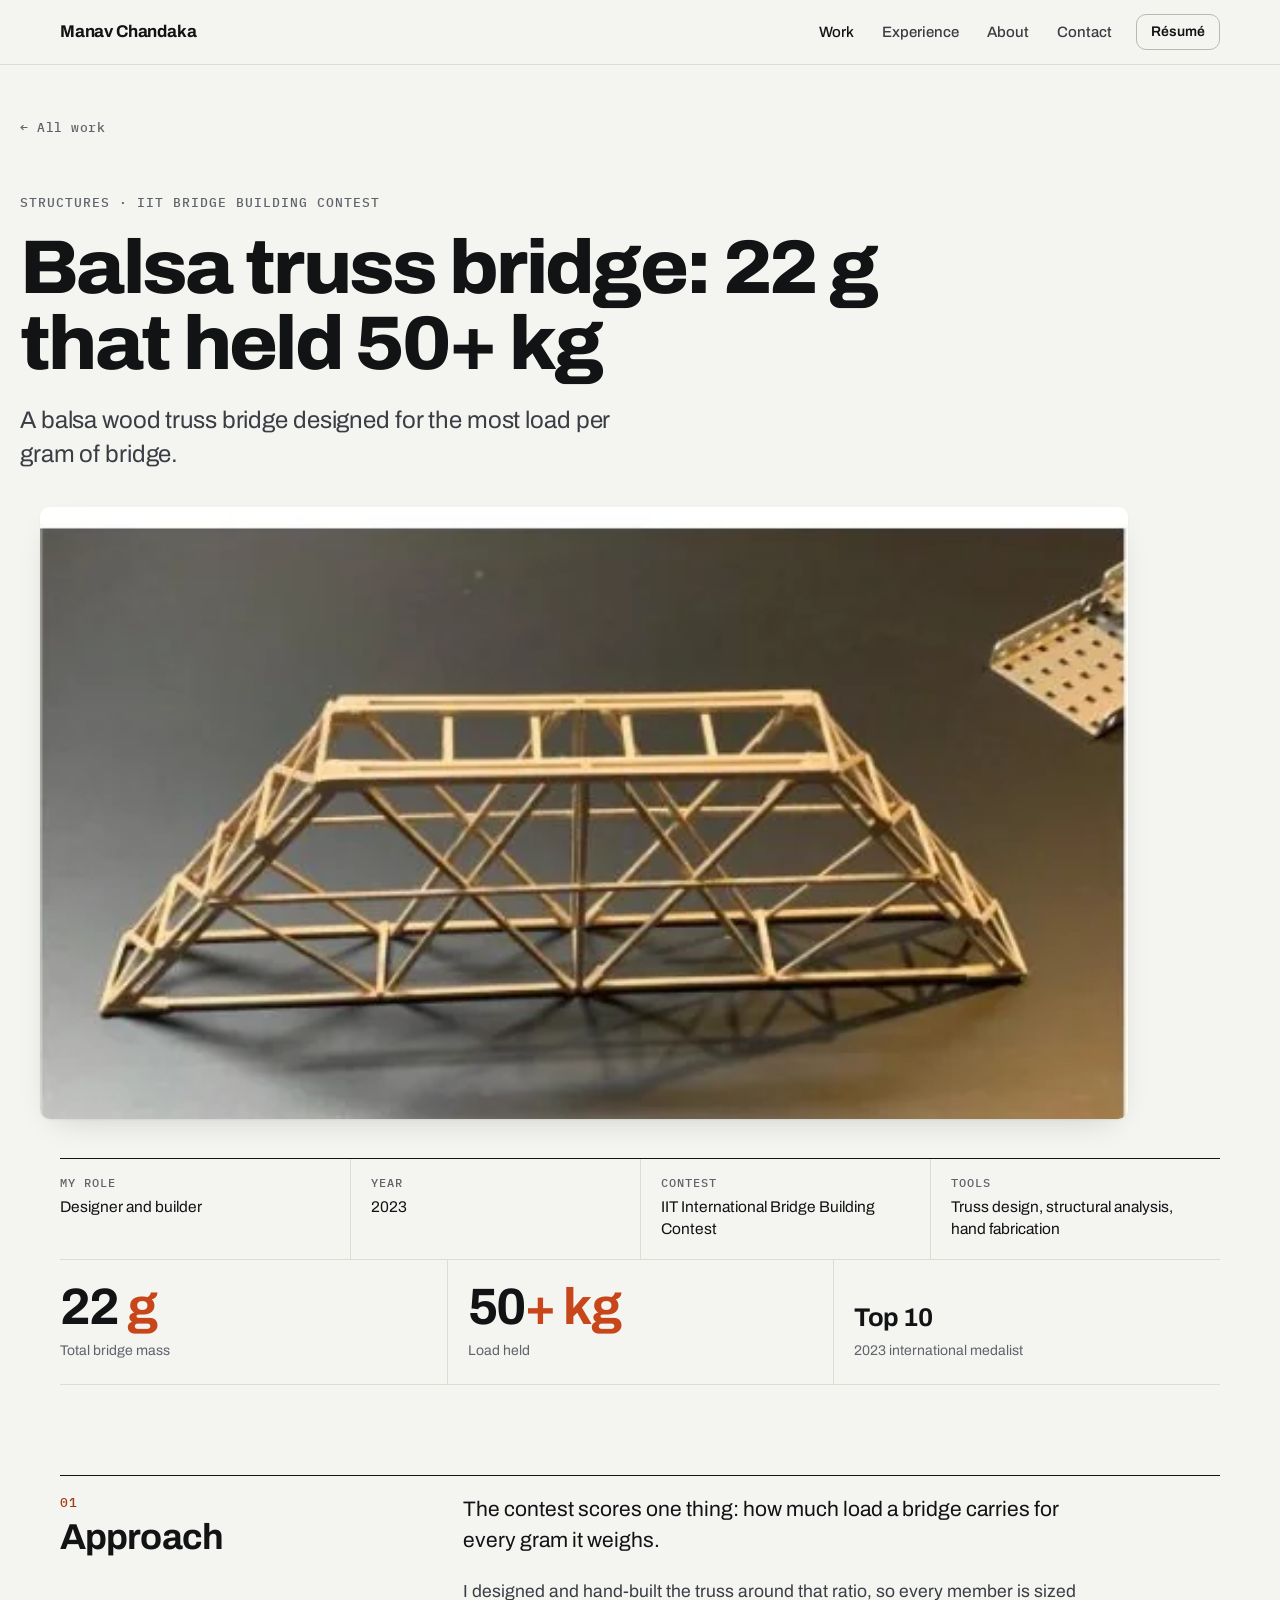
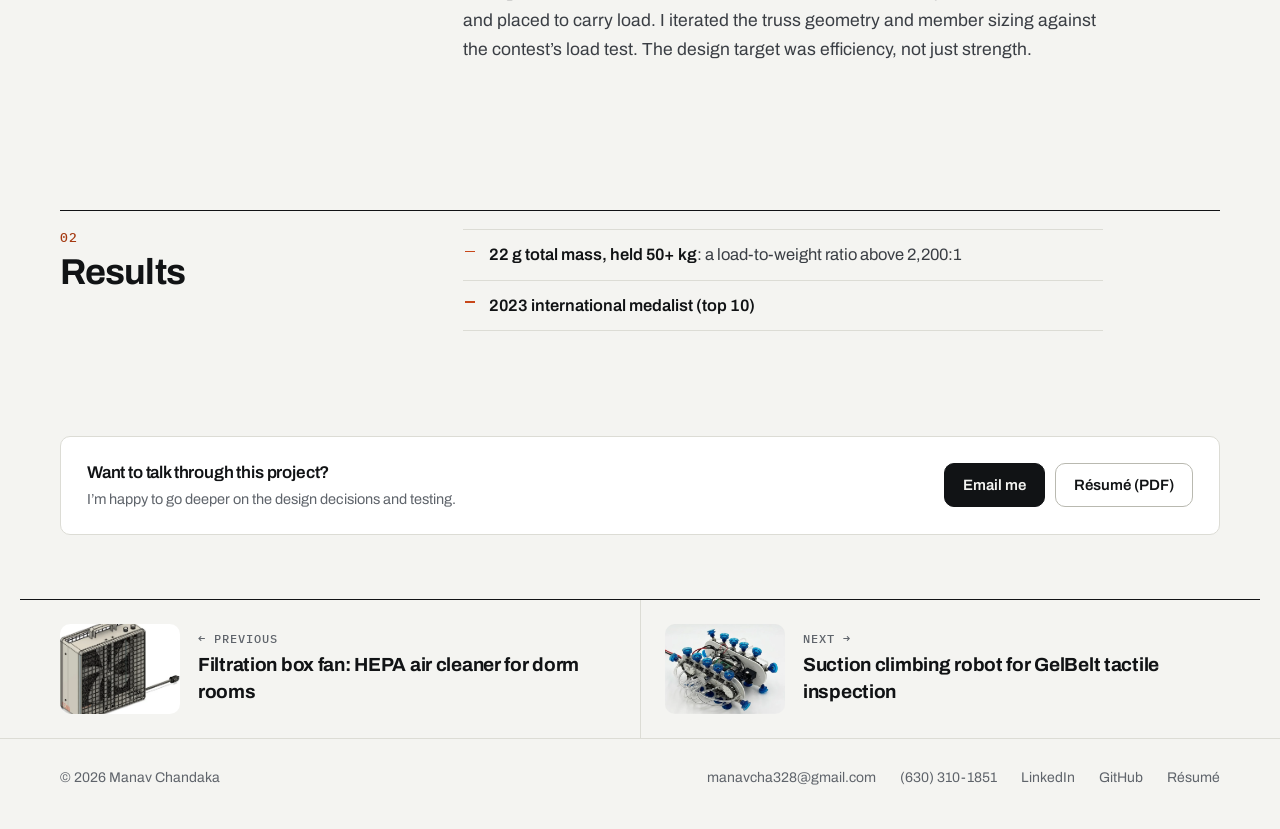
==== commit affeb399: "Move Tamagotchi to the bench gallery Tamagotchi becomes a floating bench card instead of a project c" ====
--- a/projects/bridge.html
+++ b/projects/bridge.html
@@ -70,7 +70,7 @@
   <p>Want to talk through this project?<span>I’m happy to go deeper on the design decisions and testing.</span></p>
   <div><a class="btn primary" href="mailto:manavcha328@gmail.com">Email me</a><a class="btn" href="../assets/Manav_Chandaka_Resume.pdf" target="_blank" rel="noopener">Résumé (PDF)</a></div>
 </aside></div>
-<nav class="wrap cs-next" aria-label="More projects"><div class="cs-next-grid"><a href="filtration-fan.html"><span class="thumb"><img src="../assets/img/fan-render.webp" width="570" height="485" alt="Fusion 360 render of the filtration box fan, a box fan with a disposable HEPA filter behind the front grille" class="contain" loading="lazy" decoding="async" /></span><span><span class="dir">← Previous</span><span class="ttl">Filtration box fan: HEPA air cleaner for dorm rooms</span></span></a><a href="tamagotchi.html"><span class="thumb"><img src="../assets/img/tamagotchi.webp" width="1135" height="465" alt="Tamagotchi toy model in Fusion 360, exploded assembly, translucent shell render, and part drawings" class="contain" loading="lazy" decoding="async" /></span><span><span class="dir">Next →</span><span class="ttl">Tamagotchi toy model in Fusion 360</span></span></a></div></nav>
+<nav class="wrap cs-next" aria-label="More projects"><div class="cs-next-grid"><a href="filtration-fan.html"><span class="thumb"><img src="../assets/img/fan-render.webp" width="570" height="485" alt="Fusion 360 render of the filtration box fan, a box fan with a disposable HEPA filter behind the front grille" class="contain" loading="lazy" decoding="async" /></span><span><span class="dir">← Previous</span><span class="ttl">Filtration box fan: HEPA air cleaner for dorm rooms</span></span></a><a href="climbing-robot.html"><span class="thumb"><img src="../assets/img/climber-robot.webp" width="902" height="641" alt="Suction climbing robot against a plain white background: white chassis with dual chain-drive tracks of blue suction cups, clear vacuum tubing, and a Raspberry Pi onboard" loading="lazy" decoding="async" /></span><span><span class="dir">Next →</span><span class="ttl">Suction climbing robot for GelBelt tactile inspection</span></span></a></div></nav>
 </article>
 </main>
 <footer class="site-footer">
--- a/assets/css/site.css
+++ b/assets/css/site.css
@@ -208,9 +208,8 @@
 
 /* ---------- secondary projects ---------- */
 .cards{display:grid; grid-template-columns:repeat(6,minmax(0,1fr)); gap:clamp(28px,3vw,40px) clamp(16px,2vw,28px)}
-.card{grid-column:span 2}
-.card:nth-child(-n+2){grid-column:span 3}
-.card:nth-child(-n+2) .card-media{aspect-ratio:16/10}
+.card{grid-column:span 3}
+.card .card-media{aspect-ratio:16/10}
 .card{display:flex; flex-direction:column; text-decoration:none; color:inherit}
 .card-media{aspect-ratio:4/3; overflow:hidden; border-radius:var(--r); background:var(--paper); margin-bottom:18px; box-shadow:var(--shadow); transition:transform .4s var(--ease)}
 .card:hover .card-media{transform:translateY(-3px)}
@@ -225,14 +224,13 @@
 .card-stat b{color:var(--accent-ink); font-weight:600}
 
 /* ---------- bench: equal cards floating at staggered heights ---------- */
-.float-field{display:grid; grid-template-columns:repeat(6,minmax(0,1fr)); gap:clamp(16px,2vw,28px); align-items:start; padding:8px 0 64px}
+.float-field{display:grid; grid-template-columns:repeat(4,minmax(0,1fr)); gap:72px clamp(20px,2.4vw,36px); align-items:start; padding:8px 0 56px}
 .float-item{margin:0; transform:translateY(var(--y,0px))}
-.float-item:nth-child(6n+1){--y:0px;  --d:7.5s}
-.float-item:nth-child(6n+2){--y:56px; --d:8.5s}
-.float-item:nth-child(6n+3){--y:18px; --d:7s}
-.float-item:nth-child(6n+4){--y:68px; --d:9s}
-.float-item:nth-child(6n+5){--y:8px;  --d:8s}
-.float-item:nth-child(6n+6){--y:44px; --d:7.8s}
+.float-item:nth-child(4n+1){--y:0px;  --d:7.5s}
+.float-item:nth-child(4n+2){--y:44px; --d:8.5s}
+.float-item:nth-child(4n+3){--y:14px; --d:7s}
+.float-item:nth-child(4n+4){--y:58px; --d:9s}
+.float-item:nth-child(n+5){margin-left:50%; margin-right:-50%}
 .float-card{display:block; aspect-ratio:3/4; overflow:hidden; border-radius:18px; background:var(--paper);
   box-shadow:0 1px 2px rgba(17,19,21,.06), 0 18px 36px -18px rgba(17,19,21,.35);
   transition:transform .45s var(--ease), box-shadow .45s var(--ease)}
@@ -491,10 +489,11 @@
 /* ---------- responsive ---------- */
 @media (max-width: 1000px){
   .float-field{grid-template-columns:repeat(3,minmax(0,1fr)); row-gap:48px}
+  .float-item:nth-child(n+5){margin:0}
   .glance{grid-template-columns:1fr}
   .cs-sec-head{position:static}
   .cards{grid-template-columns:repeat(2,minmax(0,1fr))}
-  .card, .card:nth-child(-n+2){grid-column:auto}
+  .card{grid-column:auto}
   .skills-panel{grid-template-columns:1fr}
   .skills-panel > div + div{border-left:0; border-top:1px solid var(--line)}
   .contact-grid{grid-template-columns:1fr}
